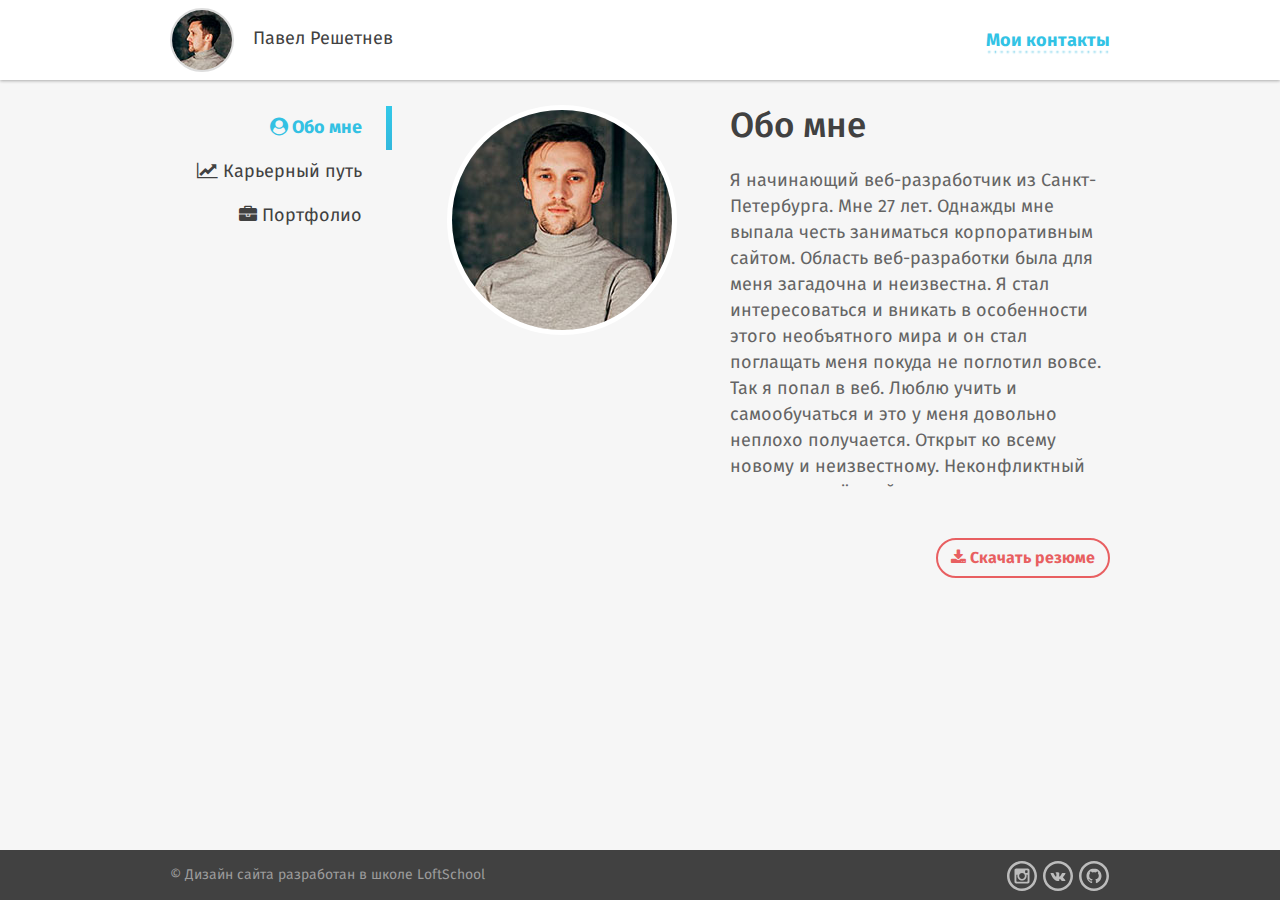
==== about.html @ 77792aaf "ready_commit" ====
<!DOCTYPE html>
<html lang="ru-RU">
<head>
	<meta charset="UTF-8">
	<meta http-equiv="x-ua-compatible" content="ie=edge">
	<meta name="viewport" content="width=device-width">
	<title>Обо мне</title>
	<link rel="stylesheet" href="css/font-awesome.css">
	<link rel="stylesheet" href="css/main.css">
</head>
<body>
<!-- Conditional comment -->
	<!--[if it IE 8]>
		<p class="browserhappy">
			Ваш браузер <strong>устарел</strong>. Пожалуйста <a href="http://browsehappy.com/">обновите</a>
		</p>
	<![endif]-->
	<div class="wrapper">
		<header class="header">
			<div class="conteiner clearfix">
				<div class="header__left">
					<div class="user">
						<div class="user__photo">
							<img src="img/content/avatar-small.jpg" alt="" class="user__photo-img">
						</div>
						<div class="user__name">Павел Решетнев</div>
					</div>
				</div>
				<div class="header__right">
					<div class="contacts">
						<a href="#" class="contacts__button">Мои контакты</a>
						<div class="contacts__drop">
							<div class="contacts__triangle"></div>
							<ul class="contacts__list">
								<li class="contacts__item">
									<a href="mailto:p.reshetnev@ya.ru" class="contacts__link">
										<i class="contacts__icon fa fa-envelope"></i>
										<span class="contacts__text">p.reshetnev@ya.ru</span>
									</a>
								</li>
								<li class="contacts__item">
									<a href="tel:+7911781****" class="contacts__link">
										<i class="contacts__icon fa fa-phone"></i>
										<span class="contacts__text">+7 911 781 35 59</span>
									</a>
								</li>
								<li class="contacts__item">
									<a href="skype:prgraff" class="contacts__link">
										<i class="contacts__icon fa fa-skype"></i>
										<span class="contacts__text">prgraff</span>
									</a>
								</li>
							</ul>
						</div>
					</div>
				</div>
			</div>
		</header>
		<section class="content">
			<div class="conteiner clearfix">
			<!-- меню -->
				<aside class="sidebar">
						<nav class="menu__nav">
							<ul class="menu__list">
								<li class="menu__elem menu__elem_active">
									<a href="/about.html" class="menu__link">
										<i class="fa fa-user-circle menu__link-icon"></i>
										<span class="menu__link-text">Обо мне</span>
									</a>
								</li>
								<li class="menu__elem">
									<a href="/career.html" class="menu__link">
										<i class="fa fa-line-chart menu__link-icon"></i>
										<span class="menu__link-text">Карьерный путь</span>
									</a>
								</li>
								<li class="menu__elem">
									<a href="/portfolio.html" class="menu__link">
										<i class="fa fa-briefcase menu__link-icon"></i>
										<span class="menu__link-text">Портфолио</span>
									</a>
								</li>
							</ul>
						</nav>
				</aside>
				<!-- main_info -->
				<main class="about clearfix">
					<div class="about__left">
						<div class="about__photo">
							<img src="img/content/avatar-big.jpg" class="about__photo-img" alt="Паша Решетнев">
						</div>
					</div>
					<div class="about__right">
						<h1 class="about__title">Обо мне</h1>
						<div class="about__desc">
							<p>Я начинающий веб-разработчик из Санкт-Петербурга. Мне 27 лет. 
								Однажды мне выпала честь заниматься корпоративным сайтом. Область веб-разработки была для меня загадочна и неизвестна. Я
								стал интересоваться и вникать в особенности этого необъятного мира и он стал поглащать меня покуда не поглотил вовсе. Так
								я попал в веб. Люблю учить и самообучаться и это у меня довольно неплохо получается. Открыт ко всему новому и неизвестному.
								Неконфликтный целеустремлённый реалист со склонностью к оптимизму.</p>
						</div>
						<div class="about__rezume">
							<a href="#" download class="about__rezume-link">
								<i class="fa fa-download about__rezume-link-icon"></i>
								<span class="about__rezume-link-text">Скачать резюме</span>
							</a>
						</div>
					</div>
				</main>
			</div>
		</section>
	</div>
	<footer class="footer">
		<div class="conteiner clearfix">
			<div class="footer__left">
				<div class="footer__text">&copy; Дизайн сайта разработан в школе LoftSchool</div>
			</div>
			<div class="footer__right">
				<ul class="social">
					<li class="social__item">
						<a href="https://www.instagram.com/pasha_ree/" class="social__link social__link_ig" target="blank">
						</a>
					</li>
					<li class="social__item">
						<a href="https://vk.com/bread_bread0" class="social__link social__link_vk" target="blank">
						</a>
					</li>
					<li class="social__item">
						<a href="https://github.com/bread-bread" class="social__link social__link_gh" target="blank">
						</a>
					</li>
				</ul>
			</div>
		</div>
	</footer>
</body>
</html>
---- css/main.css ----
/*! normalize.css v6.0.0 | MIT License | github.com/necolas/normalize.css */html{line-height:1.15;-ms-text-size-adjust:100%;-webkit-text-size-adjust:100%}article,aside,footer,header,nav,section{display:block}h1{font-size:2em;margin:0.67em 0}figcaption,figure,main{display:block}figure{margin:1em 40px}hr{-webkit-box-sizing:content-box;box-sizing:content-box;height:0;overflow:visible}pre{font-family:monospace, monospace;font-size:1em}a{background-color:transparent;-webkit-text-decoration-skip:objects}abbr[title]{border-bottom:none;text-decoration:underline;-webkit-text-decoration:underline dotted;text-decoration:underline dotted}b,strong{font-weight:inherit}b,strong{font-weight:bolder}code,kbd,samp{font-family:monospace, monospace;font-size:1em}dfn{font-style:italic}mark{background-color:#ff0;color:#000}small{font-size:80%}sub,sup{font-size:75%;line-height:0;position:relative;vertical-align:baseline}sub{bottom:-0.25em}sup{top:-0.5em}audio,video{display:inline-block}audio:not([controls]){display:none;height:0}img{border-style:none}svg:not(:root){overflow:hidden}button,input,optgroup,select,textarea{margin:0}button,input{overflow:visible}button,select{text-transform:none}[type=reset],[type=submit],button,html [type=button]{-webkit-appearance:button}[type=button]::-moz-focus-inner,[type=reset]::-moz-focus-inner,[type=submit]::-moz-focus-inner,button::-moz-focus-inner{border-style:none;padding:0}[type=button]:-moz-focusring,[type=reset]:-moz-focusring,[type=submit]:-moz-focusring,button:-moz-focusring{outline:1px dotted ButtonText}legend{-webkit-box-sizing:border-box;box-sizing:border-box;color:inherit;display:table;max-width:100%;padding:0;white-space:normal}progress{display:inline-block;vertical-align:baseline}textarea{overflow:auto}[type=checkbox],[type=radio]{-webkit-box-sizing:border-box;box-sizing:border-box;padding:0}[type=number]::-webkit-inner-spin-button,[type=number]::-webkit-outer-spin-button{height:auto}[type=search]{-webkit-appearance:textfield;outline-offset:-2px}[type=search]::-webkit-search-cancel-button,[type=search]::-webkit-search-decoration{-webkit-appearance:none}::-webkit-file-upload-button{-webkit-appearance:button;font:inherit}details,menu{display:block}summary{display:list-item}canvas{display:inline-block}template{display:none}[hidden]{display:none}.clearfix:after{content:"";display:block;clear:both}body,html{margin:0;height:100%;width:100%;position:relative}body{background-color:#f6f6f6;font-family:FiraSans, Tahoma, Arial, sans-serif;line-height:1.42;-webkit-box-sizing:border-box;box-sizing:border-box;color:#414141}p{padding:0}ul{margin:0;padding:0}li{list-style:none}a{text-decoration:none}.conteiner{max-width:940px;margin:0 auto}.wrapper{min-height:100%;overflow:hidden;min-width:940px;margin-bottom:-50px}.wrapper:after{content:'';display:block;height:50px}@font-face{font-family:FiraSans;src:url("../fonts/FiraSans/FiraSans-Medium.ttf");font-weight:500}@font-face{font-family:FiraSans;src:url("../fonts/FiraSans/FiraSans-Regular.ttf");font-weight:400}@font-face{font-family:FiraSans;src:url("../fonts/FiraSans/FiraSans-Bold.ttf");font-weight:700}@font-face{font-family:FiraSans;src:url("../fonts/FiraSans/FiraSans-Light.ttf");font-weight:300}.header{background-color:#fff;-webkit-box-shadow:0 1px 3px rgba(0, 0, 0, 0.3);box-shadow:0 1px 3px rgba(0, 0, 0, 0.3);margin-bottom:25px}.header .conteiner{height:80px}.header__left{width:50%;float:left;text-align:left}.header__right{width:50%;float:right;text-align:right}.user{margin-top:8px;display:inline-block}.user__name,.user__photo{display:inline-block;vertical-align:middle}.user__photo{border-radius:50%;-webkit-border-radius:50%;-moz-border-radius:50%;overflow:hidden;border:2px solid #ddd}.user__photo-img{display:block;border:0}.user__name{font-size:18px;margin-left:15px}.contacts{margin-top:29px;position:relative;display:inline-block}.contacts__button{font-size:18px;color:#32c3e5;border-style:solid;border-width:0 0 5px 0;-webkit-border-image:url("./../img/decor/underline.png") 5 round round;-o-border-image:url("./../img/decor/underline.png") 5 round round;border-image:url("./../img/decor/underline.png") 5 round round;-webkit-box-sizing:border-box;box-sizing:border-box;text-decoration:none;font-weight:bold}.contacts__button:hover{color:#e85f61;border-style:solid;border-width:0 0 5px 0;-webkit-border-image:url("./../img/decor/underline-hover.png") 5 round round;-o-border-image:url("./../img/decor/underline-hover.png") 5 round round;border-image:url("./../img/decor/underline-hover.png") 5 round round;-webkit-box-sizing:border-box;box-sizing:border-box}.contacts:hover .contacts__drop{top:100%}.contacts__drop{padding:15px 20px;background:#fff;border:1px solid #dedede;border-radius:10px;margin-top:15px;position:absolute;z-index:15;top:-9999%;left:10%;-webkit-transform:translateX(-50%);-ms-transform:translateX(-50%);transform:translateX(-50%)}.contacts__drop:before{content:'';display:block;position:absolute;height:20px;left:0;right:0;top:-19px}.contacts__triangle{position:absolute;-webkit-transform:translateX(-50%);-ms-transform:translateX(-50%);transform:translateX(-50%);top:-20px;left:70%}.contacts__triangle:after,.contacts__triangle:before{content:"";display:block;width:0;height:0;border:10px solid transparent;position:absolute;top:0;left:0;-webkit-transform:translateX(-50%);-ms-transform:translateX(-50%);transform:translateX(-50%)}.contacts__triangle:before{border-bottom-color:#dedede}.contacts__triangle:after{border-bottom-color:#fff;margin-top:1px}.contacts__list{text-align:left}.contacts__item{margin-bottom:15px}.contacts__item:last-child{margin-bottom:0}.contacts__link{font-size:18px;font-weight:300;color:#414141;display:block;white-space:nowrap}.contacts__icon{color:#32c3e5;margin-right:12px}.about__left{float:left;width:235px}.about__right{float:right;width:380px}.about__photo{border-radius:50%;overflow:hidden;border:5px solid #fff;display:inline-block;-webkit-box-sizing:border-box;box-sizing:border-box}.about__photo-img{display:block;border:0}.about__title{margin:0;padding:0;font-size:35px;line-height:45px;font-weight:500}.about__desc{font-size:18px;line-height:26px;color:#646464;height:338px;overflow:auto;margin-bottom:50px}.about__rezume{text-align:right}.about__rezume-link{display:inline-block;text-decoration:none;padding:4px 13px;color:#e85f61;border:2px solid #e85f61;border-radius:20px;font-size:16px;font-weight:600;line-height:28px;-webkit-box-sizing:border-box;box-sizing:border-box;-webkit-transition:all .3s;-o-transition:all .3s;transition:all .3s}.about__rezume-link:hover{background:#e85f61;color:#fff}.sidebar{float:left;width:23.6%}.menu__nav{text-align:right}.menu__list{margin:1px 0 0 0}.menu__elem{display:block}.menu__link{text-decoration:none;font-size:18px;line-height:24px;padding:10px 24px 10px 10px;display:block;color:#414141;border-style:solid;border-width:0 6px 0 0;border-color:transparent;-webkit-transition:all .2s;-o-transition:all .2s;transition:all .2s}.menu__elem_active .menu__link{font-weight:bold;color:#33c1e3;border-style:solid;border-width:0 6px 0 0;-webkit-border-image:-webkit-linear-gradient(bottom, #33b7dc 0%, #32c9e9 100%) 1 100%;-o-border-image:-o-linear-gradient(bottom, #33b7dc 0%, #32c9e9 100%) 1 100%;border-image:-webkit-gradient(linear, left bottom, left top, from(#33b7dc), to(#32c9e9)) 1 100%;border-image:linear-gradient(to top, #33b7dc 0%, #32c9e9 100%) 1 100%;-webkit-box-sizing:border-box;box-sizing:border-box}.menu__link:hover{color:#33c1e3}.main{float:right;width:74.4%}.about{float:right;width:70.5%;margin-bottom:30px}.portfolio__title{font-size:35px;line-height:45px;font-weight:500;margin-bottom:25px;margin-top:0}.portfolio__list{font-size:0}.portfolio__item{display:inline-block;margin-right:12px;margin-bottom:12px;vertical-align:top}.portfolio__item:hover .portfolio__desc-title{color:#e85f61}.portfolio__pic{width:220px;height:175px;border-radius:7px 7px 0 0;overflow:hidden}.portfolio__pic-img{width:100%}.portfolio__desc{width:220px;border-radius:0 0 7px 7px;background-color:#fff;-webkit-box-shadow:0 1px 1px rgba(0, 0, 0, 0.2);box-shadow:0 1px 1px rgba(0, 0, 0, 0.2);padding:20px 20px 16px 20px;-webkit-box-sizing:border-box;box-sizing:border-box;word-wrap:break-word}.portfolio__desc-title{color:#33c1e3;font-size:21px;line-height:24px}.portfolio__desc-text{color:#414141;font-size:14px;line-height:21px;margin-bottom:18px}.portfolio__desc-kind{color:#aeaeae;font-size:14px;line-height:24px;font-weight:700}.hello{min-height:100%;min-width:100%;background:url("./../img/bg/bg-pattern.jpg");position:relative}.hello__wrap{text-align:center}.hello__content{position:absolute;top:50%;left:50%;margin-top:-150px;margin-left:-150px;width:300px;height:230px;padding-top:70px}.hello__content_animation{animation:animationFrames ease 2s;animation-iteration-count:1;transform-origin:50% 50%;animation-fill-mode:forwards;-webkit-animation:animationFrames ease 2s;-webkit-animation-iteration-count:1;-webkit-transform-origin:50% 50%;-webkit-animation-fill-mode:forwards;-moz-animation:animationFrames ease 2s;-moz-animation-iteration-count:1;-moz-transform-origin:50% 50%;-moz-animation-fill-mode:forwards;-o-animation:animationFrames ease 2s;-o-animation-iteration-count:1;-o-transform-origin:50% 50%;-o-animation-fill-mode:forwards;-ms-animation:animationFrames ease 2s;-ms-animation-iteration-count:1;-ms-transform-origin:50% 50%;-ms-animation-fill-mode:forwards}@keyframes animationFrames{-1%{-webkit-transform:translate(undefined, 0px);transform:translate(undefined, 0px)}0%{opacity:0;-webkit-transform:translate(0px, -25px);transform:translate(0px, -25px)}to{opacity:1;-webkit-transform:translate(0px, 0px);transform:translate(0px, 0px)}}@-moz-keyframes animationFrames{-1%{-moz-transform:translate(undefined, 0px)}0%{opacity:0;-moz-transform:translate(0px, -25px)}to{opacity:1;-moz-transform:translate(0px, 0px)}}@-webkit-keyframes animationFrames{-1%{-webkit-transform:translate(undefined, 0px)}0%{opacity:0;-webkit-transform:translate(0px, -25px)}to{opacity:1;-webkit-transform:translate(0px, 0px)}}@-o-keyframes animationFrames{-1%{-o-transform:translate(undefined, 0px)}0%{opacity:0;-o-transform:translate(0px, -25px)}to{opacity:1;-o-transform:translate(0px, 0px)}}@-ms-keyframes animationFrames{-1%{-ms-transform:translate(undefined, 0px)}0%{opacity:0;-ms-transform:translate(0px, -25px)}to{opacity:1;-ms-transform:translate(0px, 0px)}}.hello__header{position:relative;padding:83px 75px 14px;background-color:#fff;border-radius:7px 7px 0 0;-webkit-box-shadow:0 1px 1px rgba(0, 0, 0, 0.2);box-shadow:0 1px 1px rgba(0, 0, 0, 0.2)}.hello__pic{position:absolute;background-image:url("./../img/content/avatar-small1.jpg");width:140px;height:140px;top:-45%;left:50%;margin-left:-70px;border-radius:50%;-webkit-box-shadow:0 0 5px rgba(0, 0, 0, 0.5);box-shadow:0 0 5px rgba(0, 0, 0, 0.5)}.hello__text{font-size:21px;line-height:28px}.hello__footer{width:100%;padding:17px 0;background-color:#32c3e5;border-radius:0 0 7px 7px;-webkit-box-shadow:0 1px 1px rgba(0, 0, 0, 0.2);box-shadow:0 1px 1px rgba(0, 0, 0, 0.2);-webkit-box-sizing:border-box;box-sizing:border-box}.hello__link{text-decoration:none;display:inline-block;color:#fff;border:2px solid #fff;border-radius:20px;padding:5px 15px;font-size:14px;line-height:28px;font-weight:700;-webkit-transition:all .3s;-o-transition:all .3s;transition:all .3s}.hello__link:hover{color:#32c3e5;background-color:#fff}.title{font-size:35px;line-height:45px;margin:0 0 20px 0;padding:0;font-weight:500}.career__left{float:left;width:220px}.career__right{float:right;width:455px}.career__photo{border-radius:10px;background-color:white;overflow:hidden;height:220px}.career__photo-img{width:220px;height:220px}.career__item{margin-bottom:20px;text-align:right}.career__item-wrap{width:380px;color:#414141;border-radius:10px;background-color:#fff;-webkit-box-shadow:0px 1px 3px 0px rgba(0, 0, 0, 0.2);box-shadow:0px 1px 3px 0px rgba(0, 0, 0, 0.2);padding:15px 20px;-webkit-box-sizing:border-box;box-sizing:border-box;display:inline-block;text-align:left;position:relative;-webkit-transition:all .2s;-o-transition:all .2s;transition:all .2s}.career__item:last-child .career__item-wrap:after{display:none}.career__item:first-child .career__item-wrap:before{display:none}.career__item-wrap:after{content:"";display:block;position:absolute;width:1px;background-color:#ddd;left:-20px;top:60%;bottom:-22px}.career__item-wrap:before{content:"";display:block;position:absolute;width:1px;background-color:#ddd;left:-20px;top:0;bottom:58%}.career__title{font-size:21px;line-height:26px}.career__desc,.career__period{font-size:18px;line-height:26px;font-weight:300}.career__year{position:absolute;top:50%;right:100%;font-size:14px;color:#727272;margin-right:35px;margin-top:-8px}.career__year:after{content:"";width:10px;height:10px;border-radius:50%;background-color:#33c1e3;position:absolute;border:5px solid #f6f6f6;margin-bottom:-10px;right:-26px;top:-1px}.career__item:hover .career__item-wrap{background-color:#33c1e3;color:#fff}.career__item:hover .career__year{color:#33c1e3;font-weight:600;font-size:16px}.career__item:hover .career__year:after{border:5px solid #94e0f2}.footer{width:100%;min-width:940px;height:50px;background-color:#414141;color:#9c9c9c}.footer__left{width:50%;float:left}.footer__right{width:50%;float:right;text-align:right}.footer__text{font-size:14px;line-height:50px}.social{list-style:none;margin:10px 0 0 0;padding:0}.social__item{display:inline-block}.social__link{display:block;width:32px;height:31px;opacity:0.65;-webkit-transition:.3s;-o-transition:.3s;transition:.3s}.social__link:hover{opacity:1}.social__link_ig{background:url("/../img/icons/ig.svg") center center no-repeat}.social__link_vk{background:url("/../img/icons/vk.svg") center center no-repeat}.social__link_gh{background:url("/../img/icons/gh.svg") center center no-repeat}@media screen and (max-width:1200px){.footer,.wrapper{min-width:0px}}@media screen and (max-width:992px){.conteiner{width:750px;padding:0 20px;-webkit-box-sizing:border-box;box-sizing:border-box}.sidebar{float:none;width:100%;margin-bottom:40px}.menu__nav{text-align:left}.menu__elem{display:inline-block;vertical-align:middle;margin-left:30px}.menu__elem:first-child{margin-left:0}.menu__elem_active .menu__link{font-weight:bold;color:#33c1e3;border:none;-webkit-box-sizing:border-box;box-sizing:border-box}.menu__link{padding:0;border:none}.about{width:100%;float:none}.about__left{width:35%;text-align:center}.about__photo-img{width:175px;height:175px}.about__right{width:65%}.main{float:none;width:100%}}@media screen and (max-width:768px){.conteiner{width:480px;padding:0}.header__left{width:75%}.header__right{width:25%}.contacts{margin-top:24px}.contacts__button{background:url("../img/icons/phone.png");text-indent:9999px;width:32px;height:32px;display:inline-block;white-space:nowrap;border:none}.contacts__button:hover{background:url("../img/icons/phone-hover.png");border:none}.contacts__drop{left:-50%;-webkit-transform:translateX(-77%);-ms-transform:translateX(-77%);transform:translateX(-77%)}.contacts__triangle{left:90%}.about__title{text-align:center}.about__left{width:100%;float:none}.about__right{width:100%;float:none}.about__desc{height:auto}.about__rezume{text-align:center}.title{text-align:center}.career__left{float:none;margin:0 auto;margin-bottom:20px}.career__right{float:none;width:100%;padding:0 20px;-webkit-box-sizing:border-box;box-sizing:border-box}.career__item-wrap{width:100%}.career__item-wrap:after,.career__item-wrap:before{display:none}.career__year{display:none}.portfolio__title{text-align:center}.portfolio__item{margin:0 10px 20px}.wrapper:after{height:100px}.footer{height:100px;margin-top:-100px}.footer .conteiner{padding-top:15px}.footer__left{float:none;width:100%;text-align:center;margin-bottom:10px}.footer__text{line-height:14px}.footer__right{float:none;width:100%;text-align:center}}@media screen and (max-width:480px){.conteiner{width:95%}.user__name{font-size:14px}.menu__nav{text-align:center}.menu__elem{margin-left:5%}.menu__link-text{font-size:14px}.menu__link-icon{display:none}.about__title{font-size:28px}.about__photo-img{width:140px;height:140px}.about__desc{font-size:16px}.about__rezume-link-text{font-size:14px}.title{font-size:28px}.career__title{font-size:18px}.career__desc,.career__year{font-size:16px}.portfolio__list{text-align:center}}
/*# sourceMappingURL=main.css.map */
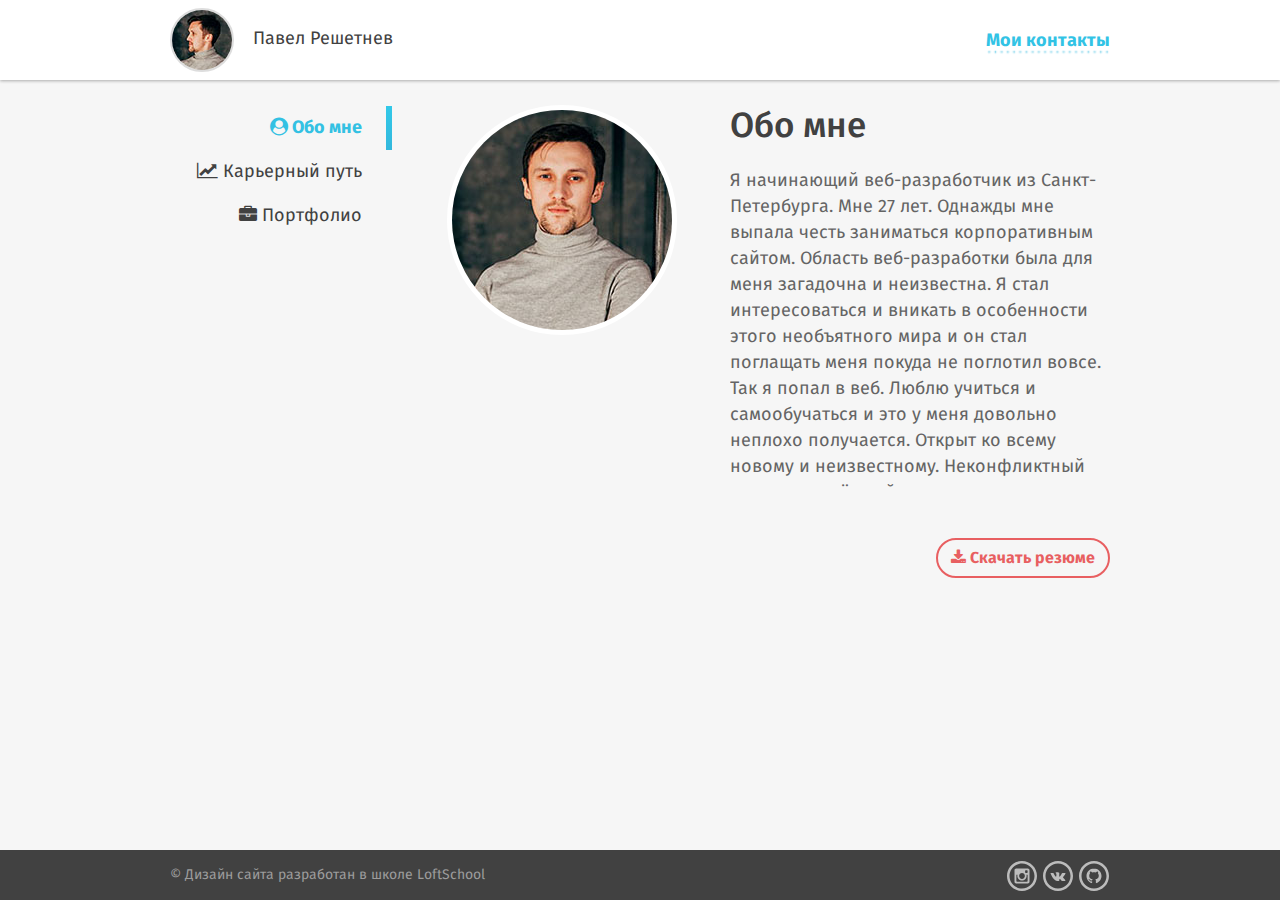
==== commit b07f2c1f: "Update about.html" ====
--- a/about.html
+++ b/about.html
@@ -63,19 +63,19 @@
 						<nav class="menu__nav">
 							<ul class="menu__list">
 								<li class="menu__elem menu__elem_active">
-									<a href="/about.html" class="menu__link">
+									<a href="./about.html" class="menu__link">
 										<i class="fa fa-user-circle menu__link-icon"></i>
 										<span class="menu__link-text">Обо мне</span>
 									</a>
 								</li>
 								<li class="menu__elem">
-									<a href="/career.html" class="menu__link">
+									<a href="./career.html" class="menu__link">
 										<i class="fa fa-line-chart menu__link-icon"></i>
 										<span class="menu__link-text">Карьерный путь</span>
 									</a>
 								</li>
 								<li class="menu__elem">
-									<a href="/portfolio.html" class="menu__link">
+									<a href="./portfolio.html" class="menu__link">
 										<i class="fa fa-briefcase menu__link-icon"></i>
 										<span class="menu__link-text">Портфолио</span>
 									</a>
@@ -96,7 +96,7 @@
 							<p>Я начинающий веб-разработчик из Санкт-Петербурга. Мне 27 лет. 
 								Однажды мне выпала честь заниматься корпоративным сайтом. Область веб-разработки была для меня загадочна и неизвестна. Я
 								стал интересоваться и вникать в особенности этого необъятного мира и он стал поглащать меня покуда не поглотил вовсе. Так
-								я попал в веб. Люблю учить и самообучаться и это у меня довольно неплохо получается. Открыт ко всему новому и неизвестному.
+								я попал в веб. Люблю учиться и самообучаться и это у меня довольно неплохо получается. Открыт ко всему новому и неизвестному.
 								Неконфликтный целеустремлённый реалист со склонностью к оптимизму.</p>
 						</div>
 						<div class="about__rezume">
@@ -134,4 +134,4 @@
 		</div>
 	</footer>
 </body>
-</html>+</html>
--- a/css/main.css
+++ b/css/main.css
@@ -1,2 +1,2 @@
-/*! normalize.css v6.0.0 | MIT License | github.com/necolas/normalize.css */html{line-height:1.15;-ms-text-size-adjust:100%;-webkit-text-size-adjust:100%}article,aside,footer,header,nav,section{display:block}h1{font-size:2em;margin:0.67em 0}figcaption,figure,main{display:block}figure{margin:1em 40px}hr{-webkit-box-sizing:content-box;box-sizing:content-box;height:0;overflow:visible}pre{font-family:monospace, monospace;font-size:1em}a{background-color:transparent;-webkit-text-decoration-skip:objects}abbr[title]{border-bottom:none;text-decoration:underline;-webkit-text-decoration:underline dotted;text-decoration:underline dotted}b,strong{font-weight:inherit}b,strong{font-weight:bolder}code,kbd,samp{font-family:monospace, monospace;font-size:1em}dfn{font-style:italic}mark{background-color:#ff0;color:#000}small{font-size:80%}sub,sup{font-size:75%;line-height:0;position:relative;vertical-align:baseline}sub{bottom:-0.25em}sup{top:-0.5em}audio,video{display:inline-block}audio:not([controls]){display:none;height:0}img{border-style:none}svg:not(:root){overflow:hidden}button,input,optgroup,select,textarea{margin:0}button,input{overflow:visible}button,select{text-transform:none}[type=reset],[type=submit],button,html [type=button]{-webkit-appearance:button}[type=button]::-moz-focus-inner,[type=reset]::-moz-focus-inner,[type=submit]::-moz-focus-inner,button::-moz-focus-inner{border-style:none;padding:0}[type=button]:-moz-focusring,[type=reset]:-moz-focusring,[type=submit]:-moz-focusring,button:-moz-focusring{outline:1px dotted ButtonText}legend{-webkit-box-sizing:border-box;box-sizing:border-box;color:inherit;display:table;max-width:100%;padding:0;white-space:normal}progress{display:inline-block;vertical-align:baseline}textarea{overflow:auto}[type=checkbox],[type=radio]{-webkit-box-sizing:border-box;box-sizing:border-box;padding:0}[type=number]::-webkit-inner-spin-button,[type=number]::-webkit-outer-spin-button{height:auto}[type=search]{-webkit-appearance:textfield;outline-offset:-2px}[type=search]::-webkit-search-cancel-button,[type=search]::-webkit-search-decoration{-webkit-appearance:none}::-webkit-file-upload-button{-webkit-appearance:button;font:inherit}details,menu{display:block}summary{display:list-item}canvas{display:inline-block}template{display:none}[hidden]{display:none}.clearfix:after{content:"";display:block;clear:both}body,html{margin:0;height:100%;width:100%;position:relative}body{background-color:#f6f6f6;font-family:FiraSans, Tahoma, Arial, sans-serif;line-height:1.42;-webkit-box-sizing:border-box;box-sizing:border-box;color:#414141}p{padding:0}ul{margin:0;padding:0}li{list-style:none}a{text-decoration:none}.conteiner{max-width:940px;margin:0 auto}.wrapper{min-height:100%;overflow:hidden;min-width:940px;margin-bottom:-50px}.wrapper:after{content:'';display:block;height:50px}@font-face{font-family:FiraSans;src:url("../fonts/FiraSans/FiraSans-Medium.ttf");font-weight:500}@font-face{font-family:FiraSans;src:url("../fonts/FiraSans/FiraSans-Regular.ttf");font-weight:400}@font-face{font-family:FiraSans;src:url("../fonts/FiraSans/FiraSans-Bold.ttf");font-weight:700}@font-face{font-family:FiraSans;src:url("../fonts/FiraSans/FiraSans-Light.ttf");font-weight:300}.header{background-color:#fff;-webkit-box-shadow:0 1px 3px rgba(0, 0, 0, 0.3);box-shadow:0 1px 3px rgba(0, 0, 0, 0.3);margin-bottom:25px}.header .conteiner{height:80px}.header__left{width:50%;float:left;text-align:left}.header__right{width:50%;float:right;text-align:right}.user{margin-top:8px;display:inline-block}.user__name,.user__photo{display:inline-block;vertical-align:middle}.user__photo{border-radius:50%;-webkit-border-radius:50%;-moz-border-radius:50%;overflow:hidden;border:2px solid #ddd}.user__photo-img{display:block;border:0}.user__name{font-size:18px;margin-left:15px}.contacts{margin-top:29px;position:relative;display:inline-block}.contacts__button{font-size:18px;color:#32c3e5;border-style:solid;border-width:0 0 5px 0;-webkit-border-image:url("./../img/decor/underline.png") 5 round round;-o-border-image:url("./../img/decor/underline.png") 5 round round;border-image:url("./../img/decor/underline.png") 5 round round;-webkit-box-sizing:border-box;box-sizing:border-box;text-decoration:none;font-weight:bold}.contacts__button:hover{color:#e85f61;border-style:solid;border-width:0 0 5px 0;-webkit-border-image:url("./../img/decor/underline-hover.png") 5 round round;-o-border-image:url("./../img/decor/underline-hover.png") 5 round round;border-image:url("./../img/decor/underline-hover.png") 5 round round;-webkit-box-sizing:border-box;box-sizing:border-box}.contacts:hover .contacts__drop{top:100%}.contacts__drop{padding:15px 20px;background:#fff;border:1px solid #dedede;border-radius:10px;margin-top:15px;position:absolute;z-index:15;top:-9999%;left:10%;-webkit-transform:translateX(-50%);-ms-transform:translateX(-50%);transform:translateX(-50%)}.contacts__drop:before{content:'';display:block;position:absolute;height:20px;left:0;right:0;top:-19px}.contacts__triangle{position:absolute;-webkit-transform:translateX(-50%);-ms-transform:translateX(-50%);transform:translateX(-50%);top:-20px;left:70%}.contacts__triangle:after,.contacts__triangle:before{content:"";display:block;width:0;height:0;border:10px solid transparent;position:absolute;top:0;left:0;-webkit-transform:translateX(-50%);-ms-transform:translateX(-50%);transform:translateX(-50%)}.contacts__triangle:before{border-bottom-color:#dedede}.contacts__triangle:after{border-bottom-color:#fff;margin-top:1px}.contacts__list{text-align:left}.contacts__item{margin-bottom:15px}.contacts__item:last-child{margin-bottom:0}.contacts__link{font-size:18px;font-weight:300;color:#414141;display:block;white-space:nowrap}.contacts__icon{color:#32c3e5;margin-right:12px}.about__left{float:left;width:235px}.about__right{float:right;width:380px}.about__photo{border-radius:50%;overflow:hidden;border:5px solid #fff;display:inline-block;-webkit-box-sizing:border-box;box-sizing:border-box}.about__photo-img{display:block;border:0}.about__title{margin:0;padding:0;font-size:35px;line-height:45px;font-weight:500}.about__desc{font-size:18px;line-height:26px;color:#646464;height:338px;overflow:auto;margin-bottom:50px}.about__rezume{text-align:right}.about__rezume-link{display:inline-block;text-decoration:none;padding:4px 13px;color:#e85f61;border:2px solid #e85f61;border-radius:20px;font-size:16px;font-weight:600;line-height:28px;-webkit-box-sizing:border-box;box-sizing:border-box;-webkit-transition:all .3s;-o-transition:all .3s;transition:all .3s}.about__rezume-link:hover{background:#e85f61;color:#fff}.sidebar{float:left;width:23.6%}.menu__nav{text-align:right}.menu__list{margin:1px 0 0 0}.menu__elem{display:block}.menu__link{text-decoration:none;font-size:18px;line-height:24px;padding:10px 24px 10px 10px;display:block;color:#414141;border-style:solid;border-width:0 6px 0 0;border-color:transparent;-webkit-transition:all .2s;-o-transition:all .2s;transition:all .2s}.menu__elem_active .menu__link{font-weight:bold;color:#33c1e3;border-style:solid;border-width:0 6px 0 0;-webkit-border-image:-webkit-linear-gradient(bottom, #33b7dc 0%, #32c9e9 100%) 1 100%;-o-border-image:-o-linear-gradient(bottom, #33b7dc 0%, #32c9e9 100%) 1 100%;border-image:-webkit-gradient(linear, left bottom, left top, from(#33b7dc), to(#32c9e9)) 1 100%;border-image:linear-gradient(to top, #33b7dc 0%, #32c9e9 100%) 1 100%;-webkit-box-sizing:border-box;box-sizing:border-box}.menu__link:hover{color:#33c1e3}.main{float:right;width:74.4%}.about{float:right;width:70.5%;margin-bottom:30px}.portfolio__title{font-size:35px;line-height:45px;font-weight:500;margin-bottom:25px;margin-top:0}.portfolio__list{font-size:0}.portfolio__item{display:inline-block;margin-right:12px;margin-bottom:12px;vertical-align:top}.portfolio__item:hover .portfolio__desc-title{color:#e85f61}.portfolio__pic{width:220px;height:175px;border-radius:7px 7px 0 0;overflow:hidden}.portfolio__pic-img{width:100%}.portfolio__desc{width:220px;border-radius:0 0 7px 7px;background-color:#fff;-webkit-box-shadow:0 1px 1px rgba(0, 0, 0, 0.2);box-shadow:0 1px 1px rgba(0, 0, 0, 0.2);padding:20px 20px 16px 20px;-webkit-box-sizing:border-box;box-sizing:border-box;word-wrap:break-word}.portfolio__desc-title{color:#33c1e3;font-size:21px;line-height:24px}.portfolio__desc-text{color:#414141;font-size:14px;line-height:21px;margin-bottom:18px}.portfolio__desc-kind{color:#aeaeae;font-size:14px;line-height:24px;font-weight:700}.hello{min-height:100%;min-width:100%;background:url("./../img/bg/bg-pattern.jpg");position:relative}.hello__wrap{text-align:center}.hello__content{position:absolute;top:50%;left:50%;margin-top:-150px;margin-left:-150px;width:300px;height:230px;padding-top:70px}.hello__content_animation{animation:animationFrames ease 2s;animation-iteration-count:1;transform-origin:50% 50%;animation-fill-mode:forwards;-webkit-animation:animationFrames ease 2s;-webkit-animation-iteration-count:1;-webkit-transform-origin:50% 50%;-webkit-animation-fill-mode:forwards;-moz-animation:animationFrames ease 2s;-moz-animation-iteration-count:1;-moz-transform-origin:50% 50%;-moz-animation-fill-mode:forwards;-o-animation:animationFrames ease 2s;-o-animation-iteration-count:1;-o-transform-origin:50% 50%;-o-animation-fill-mode:forwards;-ms-animation:animationFrames ease 2s;-ms-animation-iteration-count:1;-ms-transform-origin:50% 50%;-ms-animation-fill-mode:forwards}@keyframes animationFrames{-1%{-webkit-transform:translate(undefined, 0px);transform:translate(undefined, 0px)}0%{opacity:0;-webkit-transform:translate(0px, -25px);transform:translate(0px, -25px)}to{opacity:1;-webkit-transform:translate(0px, 0px);transform:translate(0px, 0px)}}@-moz-keyframes animationFrames{-1%{-moz-transform:translate(undefined, 0px)}0%{opacity:0;-moz-transform:translate(0px, -25px)}to{opacity:1;-moz-transform:translate(0px, 0px)}}@-webkit-keyframes animationFrames{-1%{-webkit-transform:translate(undefined, 0px)}0%{opacity:0;-webkit-transform:translate(0px, -25px)}to{opacity:1;-webkit-transform:translate(0px, 0px)}}@-o-keyframes animationFrames{-1%{-o-transform:translate(undefined, 0px)}0%{opacity:0;-o-transform:translate(0px, -25px)}to{opacity:1;-o-transform:translate(0px, 0px)}}@-ms-keyframes animationFrames{-1%{-ms-transform:translate(undefined, 0px)}0%{opacity:0;-ms-transform:translate(0px, -25px)}to{opacity:1;-ms-transform:translate(0px, 0px)}}.hello__header{position:relative;padding:83px 75px 14px;background-color:#fff;border-radius:7px 7px 0 0;-webkit-box-shadow:0 1px 1px rgba(0, 0, 0, 0.2);box-shadow:0 1px 1px rgba(0, 0, 0, 0.2)}.hello__pic{position:absolute;background-image:url("./../img/content/avatar-small1.jpg");width:140px;height:140px;top:-45%;left:50%;margin-left:-70px;border-radius:50%;-webkit-box-shadow:0 0 5px rgba(0, 0, 0, 0.5);box-shadow:0 0 5px rgba(0, 0, 0, 0.5)}.hello__text{font-size:21px;line-height:28px}.hello__footer{width:100%;padding:17px 0;background-color:#32c3e5;border-radius:0 0 7px 7px;-webkit-box-shadow:0 1px 1px rgba(0, 0, 0, 0.2);box-shadow:0 1px 1px rgba(0, 0, 0, 0.2);-webkit-box-sizing:border-box;box-sizing:border-box}.hello__link{text-decoration:none;display:inline-block;color:#fff;border:2px solid #fff;border-radius:20px;padding:5px 15px;font-size:14px;line-height:28px;font-weight:700;-webkit-transition:all .3s;-o-transition:all .3s;transition:all .3s}.hello__link:hover{color:#32c3e5;background-color:#fff}.title{font-size:35px;line-height:45px;margin:0 0 20px 0;padding:0;font-weight:500}.career__left{float:left;width:220px}.career__right{float:right;width:455px}.career__photo{border-radius:10px;background-color:white;overflow:hidden;height:220px}.career__photo-img{width:220px;height:220px}.career__item{margin-bottom:20px;text-align:right}.career__item-wrap{width:380px;color:#414141;border-radius:10px;background-color:#fff;-webkit-box-shadow:0px 1px 3px 0px rgba(0, 0, 0, 0.2);box-shadow:0px 1px 3px 0px rgba(0, 0, 0, 0.2);padding:15px 20px;-webkit-box-sizing:border-box;box-sizing:border-box;display:inline-block;text-align:left;position:relative;-webkit-transition:all .2s;-o-transition:all .2s;transition:all .2s}.career__item:last-child .career__item-wrap:after{display:none}.career__item:first-child .career__item-wrap:before{display:none}.career__item-wrap:after{content:"";display:block;position:absolute;width:1px;background-color:#ddd;left:-20px;top:60%;bottom:-22px}.career__item-wrap:before{content:"";display:block;position:absolute;width:1px;background-color:#ddd;left:-20px;top:0;bottom:58%}.career__title{font-size:21px;line-height:26px}.career__desc,.career__period{font-size:18px;line-height:26px;font-weight:300}.career__year{position:absolute;top:50%;right:100%;font-size:14px;color:#727272;margin-right:35px;margin-top:-8px}.career__year:after{content:"";width:10px;height:10px;border-radius:50%;background-color:#33c1e3;position:absolute;border:5px solid #f6f6f6;margin-bottom:-10px;right:-26px;top:-1px}.career__item:hover .career__item-wrap{background-color:#33c1e3;color:#fff}.career__item:hover .career__year{color:#33c1e3;font-weight:600;font-size:16px}.career__item:hover .career__year:after{border:5px solid #94e0f2}.footer{width:100%;min-width:940px;height:50px;background-color:#414141;color:#9c9c9c}.footer__left{width:50%;float:left}.footer__right{width:50%;float:right;text-align:right}.footer__text{font-size:14px;line-height:50px}.social{list-style:none;margin:10px 0 0 0;padding:0}.social__item{display:inline-block}.social__link{display:block;width:32px;height:31px;opacity:0.65;-webkit-transition:.3s;-o-transition:.3s;transition:.3s}.social__link:hover{opacity:1}.social__link_ig{background:url("/../img/icons/ig.svg") center center no-repeat}.social__link_vk{background:url("/../img/icons/vk.svg") center center no-repeat}.social__link_gh{background:url("/../img/icons/gh.svg") center center no-repeat}@media screen and (max-width:1200px){.footer,.wrapper{min-width:0px}}@media screen and (max-width:992px){.conteiner{width:750px;padding:0 20px;-webkit-box-sizing:border-box;box-sizing:border-box}.sidebar{float:none;width:100%;margin-bottom:40px}.menu__nav{text-align:left}.menu__elem{display:inline-block;vertical-align:middle;margin-left:30px}.menu__elem:first-child{margin-left:0}.menu__elem_active .menu__link{font-weight:bold;color:#33c1e3;border:none;-webkit-box-sizing:border-box;box-sizing:border-box}.menu__link{padding:0;border:none}.about{width:100%;float:none}.about__left{width:35%;text-align:center}.about__photo-img{width:175px;height:175px}.about__right{width:65%}.main{float:none;width:100%}}@media screen and (max-width:768px){.conteiner{width:480px;padding:0}.header__left{width:75%}.header__right{width:25%}.contacts{margin-top:24px}.contacts__button{background:url("../img/icons/phone.png");text-indent:9999px;width:32px;height:32px;display:inline-block;white-space:nowrap;border:none}.contacts__button:hover{background:url("../img/icons/phone-hover.png");border:none}.contacts__drop{left:-50%;-webkit-transform:translateX(-77%);-ms-transform:translateX(-77%);transform:translateX(-77%)}.contacts__triangle{left:90%}.about__title{text-align:center}.about__left{width:100%;float:none}.about__right{width:100%;float:none}.about__desc{height:auto}.about__rezume{text-align:center}.title{text-align:center}.career__left{float:none;margin:0 auto;margin-bottom:20px}.career__right{float:none;width:100%;padding:0 20px;-webkit-box-sizing:border-box;box-sizing:border-box}.career__item-wrap{width:100%}.career__item-wrap:after,.career__item-wrap:before{display:none}.career__year{display:none}.portfolio__title{text-align:center}.portfolio__item{margin:0 10px 20px}.wrapper:after{height:100px}.footer{height:100px;margin-top:-100px}.footer .conteiner{padding-top:15px}.footer__left{float:none;width:100%;text-align:center;margin-bottom:10px}.footer__text{line-height:14px}.footer__right{float:none;width:100%;text-align:center}}@media screen and (max-width:480px){.conteiner{width:95%}.user__name{font-size:14px}.menu__nav{text-align:center}.menu__elem{margin-left:5%}.menu__link-text{font-size:14px}.menu__link-icon{display:none}.about__title{font-size:28px}.about__photo-img{width:140px;height:140px}.about__desc{font-size:16px}.about__rezume-link-text{font-size:14px}.title{font-size:28px}.career__title{font-size:18px}.career__desc,.career__year{font-size:16px}.portfolio__list{text-align:center}}
+/*! normalize.css v6.0.0 | MIT License | github.com/necolas/normalize.css */html{line-height:1.15;-ms-text-size-adjust:100%;-webkit-text-size-adjust:100%}article,aside,footer,header,nav,section{display:block}h1{font-size:2em;margin:0.67em 0}figcaption,figure,main{display:block}figure{margin:1em 40px}hr{-webkit-box-sizing:content-box;box-sizing:content-box;height:0;overflow:visible}pre{font-family:monospace, monospace;font-size:1em}a{background-color:transparent;-webkit-text-decoration-skip:objects}abbr[title]{border-bottom:none;text-decoration:underline;-webkit-text-decoration:underline dotted;text-decoration:underline dotted}b,strong{font-weight:inherit}b,strong{font-weight:bolder}code,kbd,samp{font-family:monospace, monospace;font-size:1em}dfn{font-style:italic}mark{background-color:#ff0;color:#000}small{font-size:80%}sub,sup{font-size:75%;line-height:0;position:relative;vertical-align:baseline}sub{bottom:-0.25em}sup{top:-0.5em}audio,video{display:inline-block}audio:not([controls]){display:none;height:0}img{border-style:none}svg:not(:root){overflow:hidden}button,input,optgroup,select,textarea{margin:0}button,input{overflow:visible}button,select{text-transform:none}[type=reset],[type=submit],button,html [type=button]{-webkit-appearance:button}[type=button]::-moz-focus-inner,[type=reset]::-moz-focus-inner,[type=submit]::-moz-focus-inner,button::-moz-focus-inner{border-style:none;padding:0}[type=button]:-moz-focusring,[type=reset]:-moz-focusring,[type=submit]:-moz-focusring,button:-moz-focusring{outline:1px dotted ButtonText}legend{-webkit-box-sizing:border-box;box-sizing:border-box;color:inherit;display:table;max-width:100%;padding:0;white-space:normal}progress{display:inline-block;vertical-align:baseline}textarea{overflow:auto}[type=checkbox],[type=radio]{-webkit-box-sizing:border-box;box-sizing:border-box;padding:0}[type=number]::-webkit-inner-spin-button,[type=number]::-webkit-outer-spin-button{height:auto}[type=search]{-webkit-appearance:textfield;outline-offset:-2px}[type=search]::-webkit-search-cancel-button,[type=search]::-webkit-search-decoration{-webkit-appearance:none}::-webkit-file-upload-button{-webkit-appearance:button;font:inherit}details,menu{display:block}summary{display:list-item}canvas{display:inline-block}template{display:none}[hidden]{display:none}.clearfix:after{content:"";display:block;clear:both}body,html{margin:0;height:100%;width:100%;position:relative}body{background-color:#f6f6f6;font-family:FiraSans, Tahoma, Arial, sans-serif;line-height:1.42;-webkit-box-sizing:border-box;box-sizing:border-box;color:#414141}p{padding:0}ul{margin:0;padding:0}li{list-style:none}a{text-decoration:none}.conteiner{max-width:940px;margin:0 auto}.wrapper{min-height:100%;overflow:hidden;min-width:940px;margin-bottom:-50px}.wrapper:after{content:'';display:block;height:50px}@font-face{font-family:FiraSans;src:url("../fonts/FiraSans/FiraSans-Medium.ttf");font-weight:500}@font-face{font-family:FiraSans;src:url("../fonts/FiraSans/FiraSans-Regular.ttf");font-weight:400}@font-face{font-family:FiraSans;src:url("../fonts/FiraSans/FiraSans-Bold.ttf");font-weight:700}@font-face{font-family:FiraSans;src:url("../fonts/FiraSans/FiraSans-Light.ttf");font-weight:300}.header{background-color:#fff;-webkit-box-shadow:0 1px 3px rgba(0, 0, 0, 0.3);box-shadow:0 1px 3px rgba(0, 0, 0, 0.3);margin-bottom:25px}.header .conteiner{height:80px}.header__left{width:50%;float:left;text-align:left}.header__right{width:50%;float:right;text-align:right}.user{margin-top:8px;display:inline-block}.user__name,.user__photo{display:inline-block;vertical-align:middle}.user__photo{border-radius:50%;-webkit-border-radius:50%;-moz-border-radius:50%;overflow:hidden;border:2px solid #ddd}.user__photo-img{display:block;border:0}.user__name{font-size:18px;margin-left:15px}.contacts{margin-top:29px;position:relative;display:inline-block}.contacts__button{font-size:18px;color:#32c3e5;border-style:solid;border-width:0 0 5px 0;-webkit-border-image:url("./../img/decor/underline.png") 5 round round;-o-border-image:url("./../img/decor/underline.png") 5 round round;border-image:url("./../img/decor/underline.png") 5 round round;-webkit-box-sizing:border-box;box-sizing:border-box;text-decoration:none;font-weight:bold}.contacts__button:hover{color:#e85f61;border-style:solid;border-width:0 0 5px 0;-webkit-border-image:url("./../img/decor/underline-hover.png") 5 round round;-o-border-image:url("./../img/decor/underline-hover.png") 5 round round;border-image:url("./../img/decor/underline-hover.png") 5 round round;-webkit-box-sizing:border-box;box-sizing:border-box}.contacts:hover .contacts__drop{top:100%}.contacts__drop{padding:15px 20px;background:#fff;border:1px solid #dedede;border-radius:10px;margin-top:15px;position:absolute;z-index:15;top:-9999%;left:10%;-webkit-transform:translateX(-50%);-ms-transform:translateX(-50%);transform:translateX(-50%)}.contacts__drop:before{content:'';display:block;position:absolute;height:20px;left:0;right:0;top:-19px}.contacts__triangle{position:absolute;-webkit-transform:translateX(-50%);-ms-transform:translateX(-50%);transform:translateX(-50%);top:-20px;left:70%}.contacts__triangle:after,.contacts__triangle:before{content:"";display:block;width:0;height:0;border:10px solid transparent;position:absolute;top:0;left:0;-webkit-transform:translateX(-50%);-ms-transform:translateX(-50%);transform:translateX(-50%)}.contacts__triangle:before{border-bottom-color:#dedede}.contacts__triangle:after{border-bottom-color:#fff;margin-top:1px}.contacts__list{text-align:left}.contacts__item{margin-bottom:15px}.contacts__item:last-child{margin-bottom:0}.contacts__link{font-size:18px;font-weight:300;color:#414141;display:block;white-space:nowrap}.contacts__icon{color:#32c3e5;margin-right:12px}.about__left{float:left;width:235px}.about__right{float:right;width:380px}.about__photo{border-radius:50%;overflow:hidden;border:5px solid #fff;display:inline-block;-webkit-box-sizing:border-box;box-sizing:border-box}.about__photo-img{display:block;border:0}.about__title{margin:0;padding:0;font-size:35px;line-height:45px;font-weight:500}.about__desc{font-size:18px;line-height:26px;color:#646464;height:338px;overflow:auto;margin-bottom:50px}.about__rezume{text-align:right}.about__rezume-link{display:inline-block;text-decoration:none;padding:4px 13px;color:#e85f61;border:2px solid #e85f61;border-radius:20px;font-size:16px;font-weight:600;line-height:28px;-webkit-box-sizing:border-box;box-sizing:border-box;-webkit-transition:all .3s;-o-transition:all .3s;transition:all .3s}.about__rezume-link:hover{background:#e85f61;color:#fff}.sidebar{float:left;width:23.6%}.menu__nav{text-align:right}.menu__list{margin:1px 0 0 0}.menu__elem{display:block}.menu__link{text-decoration:none;font-size:18px;line-height:24px;padding:10px 24px 10px 10px;display:block;color:#414141;border-style:solid;border-width:0 6px 0 0;border-color:transparent;-webkit-transition:all .2s;-o-transition:all .2s;transition:all .2s}.menu__elem_active .menu__link{font-weight:bold;color:#33c1e3;border-style:solid;border-width:0 6px 0 0;-webkit-border-image:-webkit-linear-gradient(bottom, #33b7dc 0%, #32c9e9 100%) 1 100%;-o-border-image:-o-linear-gradient(bottom, #33b7dc 0%, #32c9e9 100%) 1 100%;border-image:-webkit-gradient(linear, left bottom, left top, from(#33b7dc), to(#32c9e9)) 1 100%;border-image:linear-gradient(to top, #33b7dc 0%, #32c9e9 100%) 1 100%;-webkit-box-sizing:border-box;box-sizing:border-box}.menu__link:hover{color:#33c1e3}.main{float:right;width:74.4%}.about{float:right;width:70.5%;margin-bottom:30px}.portfolio__title{font-size:35px;line-height:45px;font-weight:500;margin-bottom:25px;margin-top:0}.portfolio__list{font-size:0}.portfolio__item{display:inline-block;margin-right:12px;margin-bottom:12px;vertical-align:top}.portfolio__item:hover .portfolio__desc-title{color:#e85f61}.portfolio__pic{width:220px;height:175px;border-radius:7px 7px 0 0;overflow:hidden}.portfolio__pic-img{width:100%}.portfolio__desc{width:220px;border-radius:0 0 7px 7px;background-color:#fff;-webkit-box-shadow:0 1px 1px rgba(0, 0, 0, 0.2);box-shadow:0 1px 1px rgba(0, 0, 0, 0.2);padding:20px 20px 16px 20px;-webkit-box-sizing:border-box;box-sizing:border-box;word-wrap:break-word}.portfolio__desc-title{color:#33c1e3;font-size:21px;line-height:24px}.portfolio__desc-text{color:#414141;font-size:14px;line-height:21px;margin-bottom:18px}.portfolio__desc-kind{color:#aeaeae;font-size:14px;line-height:24px;font-weight:700}.hello{min-height:100%;min-width:100%;background:url("./../img/bg/bg-pattern.jpg");position:relative}.hello__wrap{text-align:center}.hello__content{position:absolute;top:50%;left:50%;margin-top:-150px;margin-left:-150px;width:300px;height:230px;padding-top:70px}.hello__content_animation{animation:animationFrames ease 2s;animation-iteration-count:1;transform-origin:50% 50%;animation-fill-mode:forwards;-webkit-animation:animationFrames ease 2s;-webkit-animation-iteration-count:1;-webkit-transform-origin:50% 50%;-webkit-animation-fill-mode:forwards;-moz-animation:animationFrames ease 2s;-moz-animation-iteration-count:1;-moz-transform-origin:50% 50%;-moz-animation-fill-mode:forwards;-o-animation:animationFrames ease 2s;-o-animation-iteration-count:1;-o-transform-origin:50% 50%;-o-animation-fill-mode:forwards;-ms-animation:animationFrames ease 2s;-ms-animation-iteration-count:1;-ms-transform-origin:50% 50%;-ms-animation-fill-mode:forwards}@keyframes animationFrames{-1%{-webkit-transform:translate(undefined, 0px);transform:translate(undefined, 0px)}0%{opacity:0;-webkit-transform:translate(0px, -25px);transform:translate(0px, -25px)}to{opacity:1;-webkit-transform:translate(0px, 0px);transform:translate(0px, 0px)}}@-moz-keyframes animationFrames{-1%{-moz-transform:translate(undefined, 0px)}0%{opacity:0;-moz-transform:translate(0px, -25px)}to{opacity:1;-moz-transform:translate(0px, 0px)}}@-webkit-keyframes animationFrames{-1%{-webkit-transform:translate(undefined, 0px)}0%{opacity:0;-webkit-transform:translate(0px, -25px)}to{opacity:1;-webkit-transform:translate(0px, 0px)}}@-o-keyframes animationFrames{-1%{-o-transform:translate(undefined, 0px)}0%{opacity:0;-o-transform:translate(0px, -25px)}to{opacity:1;-o-transform:translate(0px, 0px)}}@-ms-keyframes animationFrames{-1%{-ms-transform:translate(undefined, 0px)}0%{opacity:0;-ms-transform:translate(0px, -25px)}to{opacity:1;-ms-transform:translate(0px, 0px)}}.hello__header{position:relative;padding:83px 75px 14px;background-color:#fff;border-radius:7px 7px 0 0;-webkit-box-shadow:0 1px 1px rgba(0, 0, 0, 0.2);box-shadow:0 1px 1px rgba(0, 0, 0, 0.2)}.hello__pic{position:absolute;background-image:url("./../img/content/avatar-small1.jpg");width:140px;height:140px;top:-45%;left:50%;margin-left:-70px;border-radius:50%;-webkit-box-shadow:0 0 5px rgba(0, 0, 0, 0.5);box-shadow:0 0 5px rgba(0, 0, 0, 0.5)}.hello__text{font-size:21px;line-height:28px}.hello__footer{width:100%;padding:17px 0;background-color:#32c3e5;border-radius:0 0 7px 7px;-webkit-box-shadow:0 1px 1px rgba(0, 0, 0, 0.2);box-shadow:0 1px 1px rgba(0, 0, 0, 0.2);-webkit-box-sizing:border-box;box-sizing:border-box}.hello__link{text-decoration:none;display:inline-block;color:#fff;border:2px solid #fff;border-radius:20px;padding:5px 15px;font-size:14px;line-height:28px;font-weight:700;-webkit-transition:all .3s;-o-transition:all .3s;transition:all .3s}.hello__link:hover{color:#32c3e5;background-color:#fff}.title{font-size:35px;line-height:45px;margin:0 0 20px 0;padding:0;font-weight:500}.career__left{float:left;width:220px}.career__right{float:right;width:455px}.career__photo{border-radius:10px;background-color:white;overflow:hidden;height:220px}.career__photo-img{width:220px;height:220px}.career__item{margin-bottom:20px;text-align:right}.career__item-wrap{width:380px;color:#414141;border-radius:10px;background-color:#fff;-webkit-box-shadow:0px 1px 3px 0px rgba(0, 0, 0, 0.2);box-shadow:0px 1px 3px 0px rgba(0, 0, 0, 0.2);padding:15px 20px;-webkit-box-sizing:border-box;box-sizing:border-box;display:inline-block;text-align:left;position:relative;-webkit-transition:all .2s;-o-transition:all .2s;transition:all .2s}.career__item:last-child .career__item-wrap:after{display:none}.career__item:first-child .career__item-wrap:before{display:none}.career__item-wrap:after{content:"";display:block;position:absolute;width:1px;background-color:#ddd;left:-20px;top:60%;bottom:-22px}.career__item-wrap:before{content:"";display:block;position:absolute;width:1px;background-color:#ddd;left:-20px;top:0;bottom:58%}.career__title{font-size:21px;line-height:26px}.career__desc,.career__period{font-size:18px;line-height:26px;font-weight:300}.career__year{position:absolute;top:50%;right:100%;font-size:14px;color:#727272;margin-right:35px;margin-top:-8px}.career__year:after{content:"";width:10px;height:10px;border-radius:50%;background-color:#33c1e3;position:absolute;border:5px solid #f6f6f6;margin-bottom:-10px;right:-26px;top:-1px}.career__item:hover .career__item-wrap{background-color:#33c1e3;color:#fff}.career__item:hover .career__year{color:#33c1e3;font-weight:600;font-size:16px}.career__item:hover .career__year:after{border:5px solid #94e0f2}.footer{width:100%;min-width:940px;height:50px;background-color:#414141;color:#9c9c9c}.footer__left{width:50%;float:left}.footer__right{width:50%;float:right;text-align:right}.footer__text{font-size:14px;line-height:50px}.social{list-style:none;margin:10px 0 0 0;padding:0}.social__item{display:inline-block}.social__link{display:block;width:32px;height:31px;opacity:0.65;-webkit-transition:.3s;-o-transition:.3s;transition:.3s}.social__link:hover{opacity:1}.social__link_ig{background:url("./../img/icons/ig.svg") center center no-repeat}.social__link_vk{background:url("./../img/icons/vk.svg") center center no-repeat}.social__link_gh{background:url("./../img/icons/gh.svg") center center no-repeat}@media screen and (max-width:1200px){.footer,.wrapper{min-width:0px}}@media screen and (max-width:992px){.conteiner{width:750px;padding:0 20px;-webkit-box-sizing:border-box;box-sizing:border-box}.sidebar{float:none;width:100%;margin-bottom:40px}.menu__nav{text-align:left}.menu__elem{display:inline-block;vertical-align:middle;margin-left:30px}.menu__elem:first-child{margin-left:0}.menu__elem_active .menu__link{font-weight:bold;color:#33c1e3;border:none;-webkit-box-sizing:border-box;box-sizing:border-box}.menu__link{padding:0;border:none}.about{width:100%;float:none}.about__left{width:35%;text-align:center}.about__photo-img{width:175px;height:175px}.about__right{width:65%}.main{float:none;width:100%}}@media screen and (max-width:768px){.conteiner{width:480px;padding:0}.header__left{width:75%}.header__right{width:25%}.contacts{margin-top:24px}.contacts__button{background:url("../img/icons/phone.png");text-indent:9999px;width:32px;height:32px;display:inline-block;white-space:nowrap;border:none}.contacts__button:hover{background:url("../img/icons/phone-hover.png");border:none}.contacts__drop{left:-50%;-webkit-transform:translateX(-77%);-ms-transform:translateX(-77%);transform:translateX(-77%)}.contacts__triangle{left:90%}.about__title{text-align:center}.about__left{width:100%;float:none}.about__right{width:100%;float:none}.about__desc{height:auto}.about__rezume{text-align:center}.title{text-align:center}.career__left{float:none;margin:0 auto;margin-bottom:20px}.career__right{float:none;width:100%;padding:0 20px;-webkit-box-sizing:border-box;box-sizing:border-box}.career__item-wrap{width:100%}.career__item-wrap:after,.career__item-wrap:before{display:none}.career__year{display:none}.portfolio__title{text-align:center}.portfolio__item{margin:0 10px 20px}.wrapper:after{height:100px}.footer{height:100px;margin-top:-100px}.footer .conteiner{padding-top:15px}.footer__left{float:none;width:100%;text-align:center;margin-bottom:10px}.footer__text{line-height:14px}.footer__right{float:none;width:100%;text-align:center}}@media screen and (max-width:480px){.conteiner{width:95%}.user__name{font-size:14px}.menu__nav{text-align:center}.menu__elem{margin-left:5%}.menu__link-text{font-size:14px}.menu__link-icon{display:none}.about__title{font-size:28px}.about__photo-img{width:140px;height:140px}.about__desc{font-size:16px}.about__rezume-link-text{font-size:14px}.title{font-size:28px}.career__title{font-size:18px}.career__desc,.career__year{font-size:16px}.portfolio__list{text-align:center}}
 /*# sourceMappingURL=main.css.map */